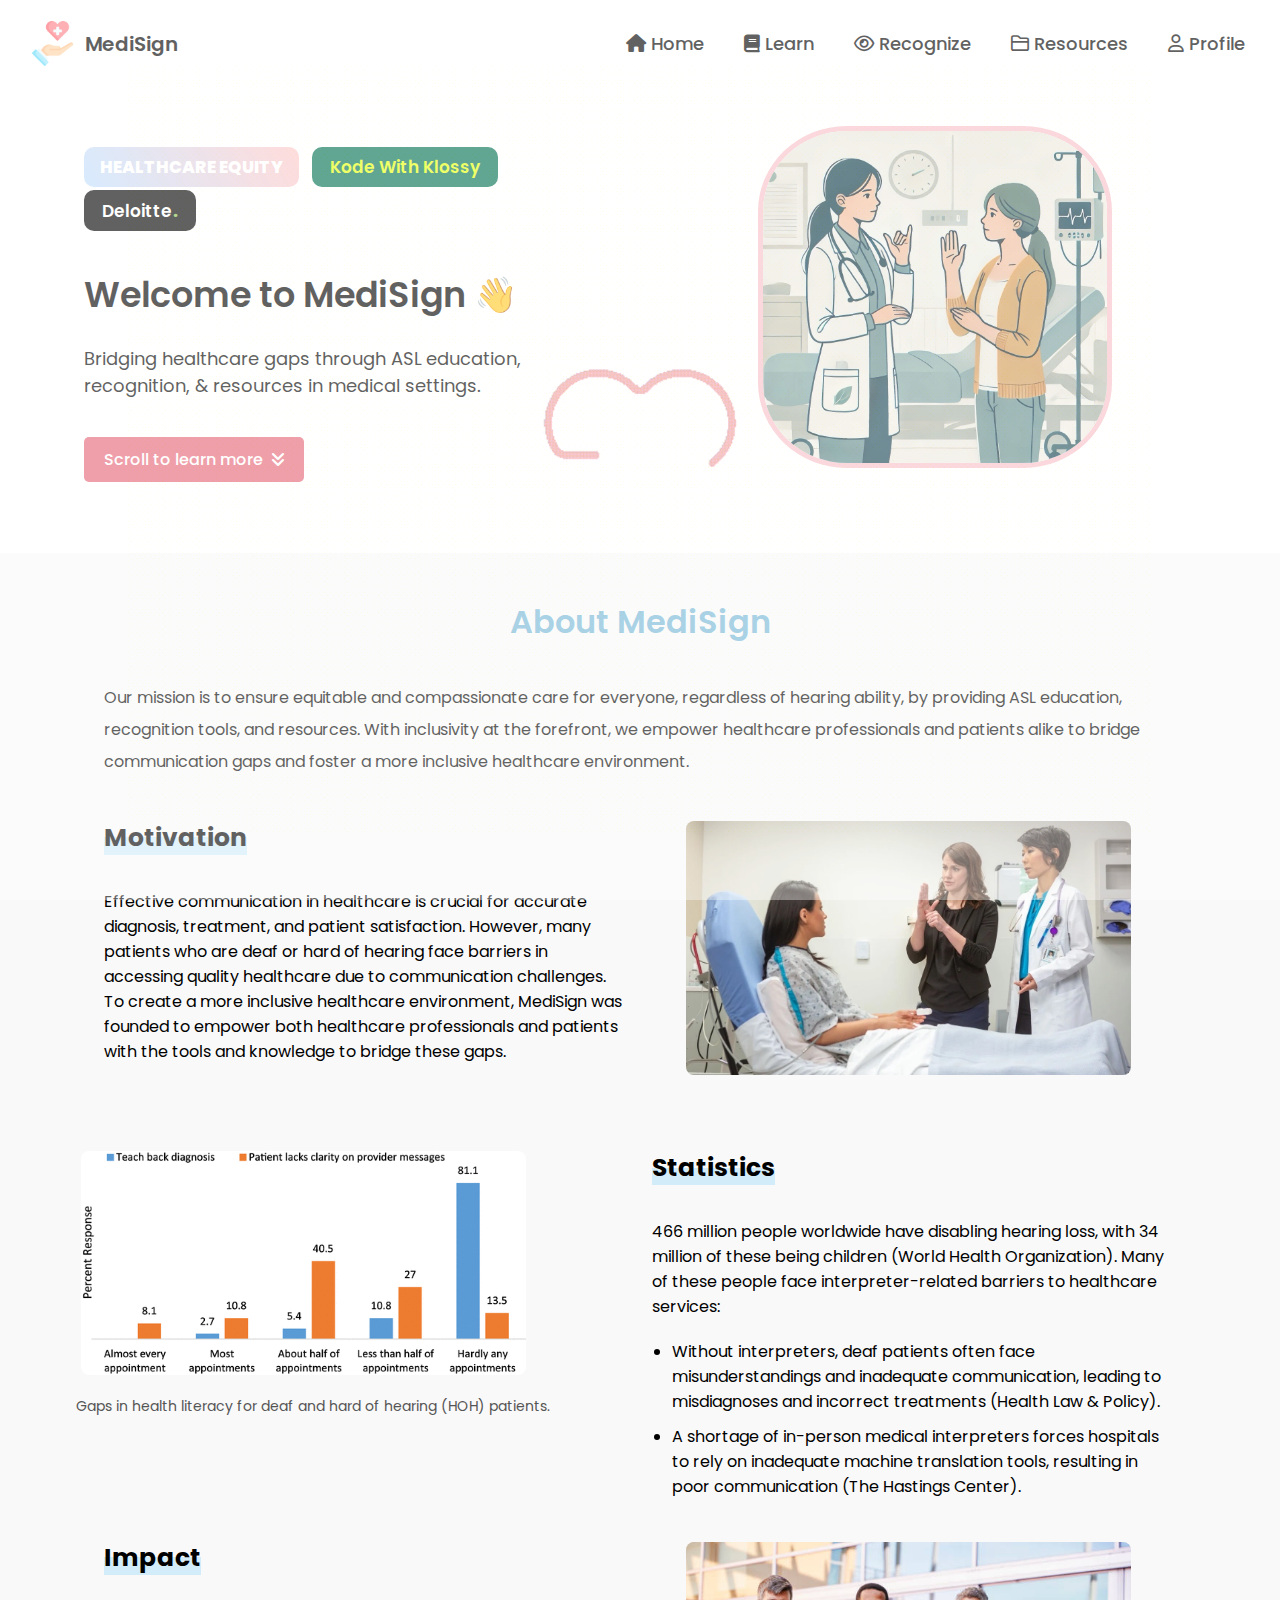
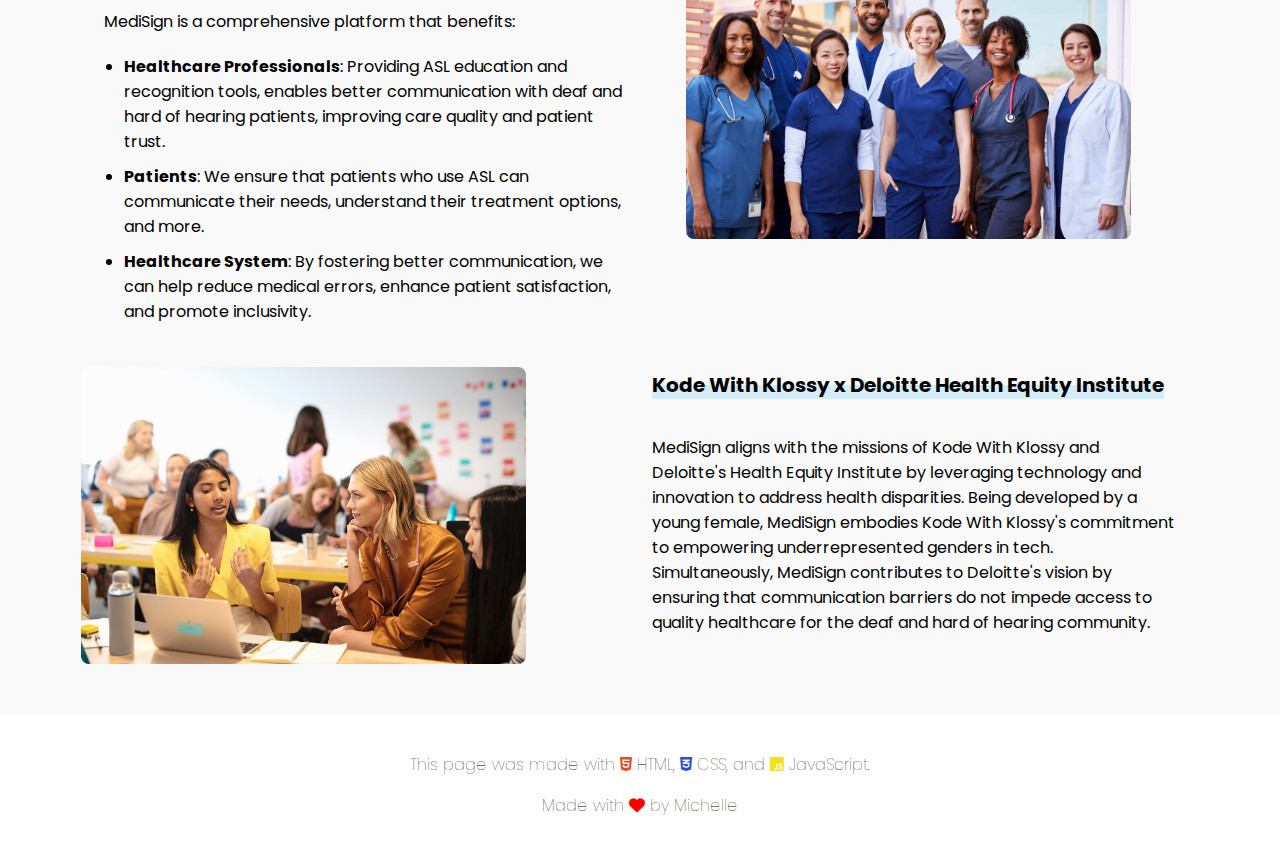
==== index.html @ 7eefc76a "Initial commit" ====
<!DOCTYPE html>
<html>

<head>

  <meta charset="utf-8">
  <meta name="viewport" content="width=device-width">
  <title>MediSign</title>
  <link href="style.css" rel="stylesheet" type="text/css" />
  <script src="https://ajax.googleapis.com/ajax/libs/jquery/3.6.0/jquery.min.js"></script>
  <link rel="icon" type="image/x-icon" href="https://cdn-icons-png.flaticon.com/512/4003/4003833.png">
  <link rel="stylesheet" href="https://cdnjs.cloudflare.com/ajax/libs/font-awesome/6.0.0-beta3/css/all.min.css">

</head>

<body>
  <div class="loader-wrapper">
    <img class="loader" src="loader1.gif">
  </div>

<nav id="menu">
  <div class="logo">
    <img class="avatar_me" src="logo.png">
    <a class="michelle" href="index.html">MediSign</a>
  </div>
  <div class="navbar-links" id="navigation">
    <a class="navbar-a current " href="index.html"><i class="fa-solid fa-house"></i> Home</a>
    <a class="navbar-a current" href="learn.html"><i class="fas fa-book"></i> Learn</a>
    <a class="navbar-a current" href="recognize.html"><i class="far fa-eye"></i> Recognize</a>
    <a class="navbar-a current" href="resources.html"><i class="far fa-folder"></i> Resources</a>
    <a class="navbar-a current" href="profile.html"><i class="far fa-user"></i> Profile</a>
  </div>
  <div class="menu-btn" id="menu-btn">
    <div class="menu-btn__burger"></div>
  </div>
</nav>

<div class="container">
  <div class="start">
    <h2> <span class="he">HEALTHCARE EQUITY </span> <span class="kwk"> Kode With Klossy</span> <span class="deloitte">Deloitte <span class="period">.</span> </span> </h2>
    <h1> Welcome to MediSign 👋 </h1>
    <h3>Bridging healthcare gaps through ASL education, recognition, & resources in medical settings.</h3>
    <button class="start-btn1" onclick="scrollToAbout()"><span style="text-decoration: none; color: white;">Scroll to learn more <i class="fa-solid fa-angles-down"></i></span></button>
   

  </div>
  <div class="profile-img">
    <img src="IMG_0303.PNG" style="width:53%;">
  </div>
</div>

  <!-- About Section -->
  <div id="about-section" class="about-section">
    <h2>About MediSign</h2>
    <div class="section">
      <div class="section-text">
        <p class="spec" data-short="Our mission is to ensure inclusive and equitable care for everyone by providing ASL education and resources.">Our mission is to ensure equitable and compassionate care for everyone, regardless of hearing ability, by providing ASL education, recognition tools, and resources. With inclusivity at the forefront, we empower healthcare professionals and patients alike to bridge communication gaps and foster a more inclusive healthcare environment.</p>
      </div>
    </div>

    <div class="section">
      <div class="section-text">
        <h1><span class="highlight">Motivation</span></h1>
        <p data-short="Effective communication in healthcare is crucial. MediSign empowers both healthcare professionals and patients.">Effective communication in healthcare is crucial for accurate diagnosis, treatment, and patient satisfaction. However, many patients who are deaf or hard of hearing face barriers in accessing quality healthcare due to communication challenges. To create a more inclusive healthcare environment, MediSign was founded to empower both healthcare professionals and patients with the tools and knowledge to bridge these gaps.</p>
      </div>
      <div class="section-image">
        <img src="interpreter.jpg" alt="Motivation">
      </div>
    </div>

    <div class="section">
      <div class="section-image">
        <img src="stat.png" alt="Gaps in Health Literacy for Deaf and HOH Patients">
        <p class="caption">Gaps in health literacy for deaf and hard of hearing (HOH) patients.</p>
      </div>
      <div class="section-text">
        <h1><span class="highlight">Statistics</span></h1>
        <p data-short="466 million people have disabling hearing loss, with 34 million of these being children. Many face interpreter-related barriers to healthcare.">466 million people worldwide have disabling hearing loss, with 34 million of these being children (World Health Organization). Many of these people face interpreter-related barriers to healthcare services:</p>
        <ul>
          <li data-short="Without interpreters, deaf patients often face misunderstandings and inadequate communication.">Without interpreters, deaf patients often face misunderstandings and inadequate communication, leading to misdiagnoses and incorrect treatments (Health Law & Policy).</li>
          <li data-short="A shortage of in-person medical interpreters forces hospitals to rely on inadequate machine translation tools.">A shortage of in-person medical interpreters forces hospitals to rely on inadequate machine translation tools, resulting in poor communication (The Hastings Center).</li>
        </ul>
      </div>
    </div>

    <div class="section">
      <div class="section-text">
        <h1><span class="highlight">Impact</span></h1>
        <p>MediSign is a comprehensive platform that benefits:</p>
        <ul>
          <li data-short="Health Professionals: better communication with deaf and hard of hearing patients."><strong>Healthcare Professionals</strong>: Providing ASL education and recognition tools, enables better communication with deaf and hard of hearing patients, improving care quality and patient trust.</li>
          <li data-short="Patients: can communicate their needs and understand treatment options."><strong>Patients</strong>: We ensure that patients who use ASL can communicate their needs, understand their treatment options, and more.</li>
          <li data-short="Healthcare System: reduced medical errors and enhanced patient satisfaction."><strong>Healthcare System</strong>: By fostering better communication, we can help reduce medical errors, enhance patient satisfaction, and promote inclusivity.</li>
        </ul>
      </div>
      <div class="section-image">
        <img src="diverse-staff.jpg" alt="Impact">
      </div>
    </div>

    <div class="section">
      <div class="section-image">
        <img src="coding.jpg" alt="Relevance with Kode With Klossy and Deloitte's Health Equity Institute">
      </div>
      <div class="section-text">
        <h1><span class="highlight1">Kode With Klossy x Deloitte Health Equity Institute</span></h1>
        <p data-short="MediSign aligns with the missions of KWK and DHEI by leveraging technology and innovation to address health disparities, while simultaneously breaking barriers in STEM by being a woman developed organization.">MediSign aligns with the missions of Kode With Klossy and Deloitte's Health Equity Institute by leveraging technology and innovation to address health disparities. Being developed by a young female, MediSign embodies Kode With Klossy's commitment to empowering underrepresented genders in tech. Simultaneously, MediSign contributes to Deloitte's vision by ensuring that communication barriers do not impede access to quality healthcare for the deaf and hard of hearing community.</p>
      </div>
    </div>
  </div>

  <div class="footer">
    <p>This page was made with
    <i class="fab fa-html5" style="color: #e34c26;"></i> HTML,
    <i class="fab fa-css3-alt" style="color: #264de4;"></i> CSS, and
    <i class="fab fa-js-square" style="color: #f7df1e;"></i> JavaScript.
    </p>
    <p>Made with <i class="fas fa-heart" style="color: red;"></i> by Michelle
      </p>
  </div>

<script src="script.js"></script>

</body>

</html>
---- style.css ----
@import url('https://fonts.googleapis.com/css?family=Poppins');

html, body {
  height: 100%;
  width: 100%;
  font-family: 'Poppins', sans-serif;
  margin: 0;
  padding: 0;
  background-color: white;
}

/* LOADER CSS */
/* LOADER */
.loader-wrapper{
  background-color: white;
  height: 100vh;
  width: 100%;
  position: fixed;
  z-index: 100;
  top: 0;
  left: 0;
  display: flex;
  align-items: center;
  justify-content: center;
}

.loader{
  width: 80%;
  display: inline-block;
  position: relative;
  animation: loader 4s infinite ease;
}

@media (max-width: 1000px){
  .loader{
    width: 95%;
  }
}

@media (max-width: 700px){
  .loader{
    width: 125%;
  }
}


/* 
@keyframes l3 {
  to {
    transform: scale(1.8);
    opacity: 0;
  }
} */

/* Navigation */
nav {
  width: calc(100% - 40px); 
  margin: 0 20px;
  position: fixed;
  background-color: white;
  z-index: 1;
  top: 0;
  display: flex;
  justify-content: space-between;
  align-items: center;
  padding: 10px;
  padding-top: 20px;
}

.navbar-links {
  display: flex;
  gap: 20px;
  padding-right: 15px;
}

.navbar-links a {
  text-decoration: none;
  color: black;
  padding: 10px;
  font-size: 18px;
  font-weight: 430;
}


.navbar-links a:hover {
  color: #E56477;
  transition: ease-in-out 0.3s;
}

.logo {
  display: flex;
  align-items: center;
  gap: 10px;
}

.logo img {
  width: 45px;
}

.michelle {
  font-weight: 600;
  font-size: 20px;
  text-decoration: none;
  color: black;
}

.menu-btn {
  display: none;
  flex-direction: column;
  justify-content: center;
  align-items: center;
  width: 30px;
  height: 30px;
  cursor: pointer;
  transition: all .5s ease-in-out;
  padding-right: 15px;
}

.menu-btn__burger {
  width: 25px;
  height: 3px;
  background: black;
  border-radius: 5px;
  transition: all .5s ease-in-out;
}

.menu-btn__burger::before,
.menu-btn__burger::after {
  content: '';
  position: absolute;
  width: 25px;
  height: 3px;
  background: black;
  border-radius: 5px;
  transition: all .5s ease-in-out;
}

.menu-btn__burger::before {
  transform: translateY(-8px);
}

.menu-btn__burger::after {
  transform: translateY(8px);
}

.menu-btn.open .menu-btn__burger {
  transform: translateX(-50px);
  background: transparent;
  box-shadow: none;
}

.menu-btn.open .menu-btn__burger::before {
  transform: rotate(45deg) translate(35px, -35px);
}

.menu-btn.open .menu-btn__burger::after {
  transform: rotate(-45deg) translate(35px, 35px);
}

/* Container */
.container {
  display: flex;
  justify-content: space-between;
  align-items: center;
  padding: 120px 20px 20px 20px;
  margin-left: 5%; 
}

.start {
  max-width: 600px;
}

.he{
  font-weight: 800;
  font-size: 17px;
  padding: 7px 16px 7px 16px;
  color: white; 
  display: inline-block;
  border-radius: 10px;
  background-image: linear-gradient(60deg, #bfdefd,  	#ffc7c7);
  margin-right: 6px;
}

.kwk{
  color: #E5FF0A;
  font-weight: 600;
  font-size: 17px;
  padding: 7px 18px 7px 18px;
  display: inline-block;
  border-radius: 10px;
  background: #007052;
  margin-right: 6px;
}

.deloitte{
  color: white;
  font-weight: 600;
  font-size: 17px;
  padding: 7px 18px 7px 18px;
  display: inline-block;
  border-radius: 10px;
  background: black;
  margin-right: 6px;
}

.period{
  color: #87C14E;
  font-weight: 700;
  font-size: 18px;
  background: black;
  margin-left: -3px;
}

.profile-img {
  text-align: center;
}

.profile-img img {
  width: 50%;
  border: 5px solid #f7c0c8;
  border-radius: 25%;
  transition: 0.3s;
}

.profile-img img:hover {
  transform: scale(1.05);
  box-shadow: 5px 5px 30px 5px #ffd4c2;
}

.start button {
  margin-top: 20px;
  padding: 10px 20px;
  border-radius: 5px;
  border: none;
  cursor: pointer;
  font-size: 16px;
  font-weight: 500;
}

.start i{
  margin-left: 5px;
}

.start-btn1 {
  background-color: #E56477;
  font-family: Poppins;
  color: white;
  
}

.start-btn1:hover {
  background-color: #C6596A;
  transition: ease 0.3s;
}

.start-btn2 {
  background-color: white;
  border: 2.5px solid #E56477;
  color: black;
}

.start-btn2:hover {
  color: #C6596A;
  border-color: #C6596A;
  transition: 0.3s;
}

.start h1{
  font-size: 35px;
  font-weight: 600;
  margin-top: 7%;
}
.start h3{
  font-weight: 400;
  font-size: 18px;
}

h1 {
  font-size: 40px;
  font-weight: 500;
}

h2 {
  font-size: 28px;
  font-weight: 500;
}

h3 {
  font-size: 18px;
  font-weight: 500;
}

.footnote {
  margin-top: 20px;
}

.social-icon {
  width: 30px;
  margin: 0 10px;
}


/* Mobile Responsive */
@media (max-width: 900px) {
  .navbar-links {
    display: none;
  }

  .menu-btn {
    display: flex;
  }

  .navbar-links.open {
    display: flex;
    flex-direction: column;
    gap: 10px;
    position: absolute;
    top: 50px;
    right: 10px;
    background: white;
    padding: 20px;
    z-index: 1;
  }

  .container {
    flex-direction: column;
    align-items: center;
    padding: 80px 20px 20px 20px;
  }

  .start {
    margin-bottom: 20px;
  }

  .profile-img {
    width: 100%;
  }

  .profile-img img {
    width: 50%;
  }
}

/* PROFILE PAGE */


.profile-container {
  width: 80%;
  max-width: 900px;
  margin: 150px auto 60px auto; 
  background-color: #fff;
  padding: 25px;
  border-radius: 8px;
  box-shadow: 0 0 10px rgba(0, 0, 0, 0.1);
}

.profile-header {
  display: flex;
  justify-content: center;
  margin-bottom: 20px;
}

.profile-pic {
  position: relative;
  text-align: center;
}

.profile-pic img {
  width: 100px;
  height: 100px;
  border-radius: 50%;
}

.upload-btn,
.remove-btn {
  display: inline-block;
  margin-top: 10px;
  padding: 8px 16px;
  border: none;
  border-radius: 4px;
  cursor: pointer;
}

.upload-btn {
  background-color: #4fb5e8;
  color: #fff;
}

.remove-btn {
  background-color: #E56477;
  color: #fff;
}

.profile-details {
  margin-top: 20px;
}

.profile-row {
  display: flex;
  justify-content: space-between;
  margin-bottom: 20px;
  padding: 10px 0; /* Add padding between fields */
}

.profile-column {
  flex: 1;
  margin-right: 10px;
}

.profile-column:last-child {
  margin-right: 0;
}

.profile-column label {
  display: block;
  margin-bottom: 5px;
  font-weight: bold;
}

.profile-column input,
.profile-column select,
.profile-column textarea {
  width: 100%;
  padding: 8px 12px; 
  border: 1px solid #ccc;
  border-radius: 4px;
  font-family: 'Poppins', sans-serif;
  font-size: 14px;
}

.profile-column select {
  -webkit-appearance: none;
  -moz-appearance: none;
  appearance: none;
  background-image: url('data:image/svg+xml;utf8,<svg fill="%23999" height="24" viewBox="0 0 24 24" width="24" xmlns="http://www.w3.org/2000/svg"><path d="M7 10l5 5 5-5z"/></svg>');
  background-repeat: no-repeat;
  background-position-x: 100%;
  background-position-y: 50%;
  padding-right: 30px; /* Adjust padding for larger arrow */
}

.profile-column textarea {
  resize: vertical;
}

.profile-actions {
  display: flex;
  justify-content: space-between;
  margin-top: 20px;
}

.save-btn,
.cancel-btn,
.delete-btn {
  padding: 10px 20px;
  border: none;
  border-radius: 4px;
  cursor: pointer;
  font-family: 'Poppins', sans-serif;
  font-size: 14px;
}

.save-btn {
  background-color: #4fb5e8;
  color: #fff;
}

.cancel-btn {
  background-color: #6c757d;
  color: #fff;
  margin-left: 10px; /* Ensure there's space between save and cancel buttons */
}

.delete-btn {
  background-color: #E56477;
  color: #fff;
  margin-left: auto; 
}

/* RECOGNIZE */

.category-box {
  border: 1px solid #ccc;
  border-radius: 8px;
  padding: 20px;
  margin: 20px;
  max-width: 600px;
  margin-left: auto;
  margin-right: auto;
}

@media (max-width: 650px){
  .category-box{
    margin-left: 7%;
    margin-right: 7%;
  }
}

.start-button,
.collapse-button {
  padding: 10px 20px;
  font-size: 16px;
  color: #fff;
  background-color: #4caf50;
  border: none;
  border-radius: 5px;
  cursor: pointer;
  margin: 20px 0;
  display: inline-block; /* Ensure buttons are inline */
  font-family: Poppins;
}

.start-button:hover,
.collapse-button:hover {
  background-color: #45a049;
}

.collapse-button {
  display: none; /* Hide collapse button by default */
}

.webcam-container {
  display: flex;
  justify-content: center;
  padding: 20px;
  border: 1px solid #ccc;
  border-radius: 8px;
  margin-top: 20px;
  max-width: 600px;
  margin-left: auto;
  margin-right: auto;
}

.label-container {
  margin-top: 20px;
  text-align: left;
  max-width: 600px;
  margin-left: auto;
  margin-right: auto;
}

.label-container div {
  margin-bottom: 10px;
}

.label-container .label-name {
  font-weight: bold;
  margin-bottom: 5px;
}

.label-container .label-bar {
  display: flex;
  align-items: center;
  height: 40px;
  background: #e0e0e0;
  border-radius: 5px;
  overflow: hidden;
  position: relative;
}

.label-container .label-bar .bar {
  height: 100%;
  background: #4caf50;
  text-align: center;
  color: white;
  line-height: 40px; 
  transition: width 0.3s ease;
}

.label-container .label-bar .percentage {
  position: absolute;
  width: 100%;
  text-align: center;
  font-weight: bold;
  color: black; 
  z-index: 1;
  line-height: 40px;
}

.most-likely {
  margin-top: 20px;
  font-size: 18px;
  font-weight: bold;
  text-align: center;
}

.start-button i,
.collapse-button i {
  margin-right: 6px;
}

/* INDEX PAGE FEATURES */
.features-section, .about-section {
  padding: 40px 20px;
  background-color: #f9f9f9;
  text-align: center;
}

.features-section h2, .about-section h2 {
  font-size: 32px;
}

.features-grid {
  display: flex;
  justify-content: center;
  align-items: stretch;
}

.feature-item {
  background-color: #fff;
  border: 1px solid #ddd;
  margin-left: 3.5%;
  margin-right: 3.5%;
  border-radius: 8px;
  padding: 20px;
  width: 30%;
  box-shadow: 0 2px 4px rgba(0, 0, 0, 0.1);
  text-align: center;
}

.feature-item h3 {
  font-size: 24px;
  margin-bottom: 10px;
}

.feature-item p {
  font-size: 18px;
  margin-bottom: 10px;
}

.feature-item i {
  margin-bottom: 10px;
}

/* REACT LEARNING MODULES */
.learning-module {
    background: #f7c0c8;
    color: #fff;
    padding: 20px;
    border-radius: 8px;
    width: 90%;
    margin: 0 auto;
    text-align: center;
  }

  .learning-module h2, .learning-module h3 {
    margin-bottom: 20px;
  }

  .learning-module p {
    margin-bottom: 20px;
  }

  .learning-module button {
    padding: 10px 20px;
    border-radius: 5px;
    background: white;
    color: black;
    border: none;
    cursor: pointer;
    margin: 10px auto;
    display: block;
    width: fit-content; /* Ensures the button width adjusts to the content */
  }

  .learning-module .button-container {
    display: flex;
    justify-content: center;
    flex-wrap: wrap;
  }

  .nav-button:hover, .quiz-button:hover, .review-button:hover, .option-button:hover, .restart-button:hover {
    background: #7ec1e2;
    color: white;
  }

  .option-button.selected {
    background: #7ec1e2;
    color: white;
  }

/* ABOUT SECTION */
.about-section {
  padding: 1.5% 5%;
  max-width: 100%;
  margin: 4% auto;
  text-align: left;
}

.about-section h2,
.about-section h3 {
  font-weight: 600;
  margin-bottom: 20px;
  color: #75b6d7;
  text-align: center;
}

.about-section p,
.about-section ul {
  margin-bottom: 20px;
}

.about-section ul {
  padding-left: 20px;
  list-style-type: disc;
}

.about-section li {
  margin-bottom: 10px;
}

.about-section img {
  width: 85%;
  height: auto;
  margin: 0% 1%;
  border-radius: 8px;
}

.caption {
  text-align: left;
  font-size: 14px;
  color: #555;
}

.spec{
  line-height: 2;
  margin-right: 3%;
}

.center-image {
  text-align: center;
}

.section {
  display: flex;
  align-items: flex-start;
  margin-bottom: -2%;
}

.section:nth-child(odd) .section-text {
  order: 1;
}

.section:nth-child(odd) .section-image {
  order: 2;
}

.section:nth-child(even) .section-text {
  order: 2;
}

.section:nth-child(even) .section-image {
  order: 1;
}

.section-image {
  flex: 1;
  padding: 4% 1% 4% 1%;
}

.section-text {
  flex: 1;
  padding: 0 3.5%;
}

.highlight {
  background: linear-gradient(180deg, rgba(255,255,255,0) 50%, #d2ecf9 50%);
  font-size: 25px;
  font-weight: 700;
}

.highlight1 {
  background: linear-gradient(180deg, rgba(255,255,255,0) 50%, #d2ecf9 50%);
  font-size: 20px;
  font-weight: 700;
}

.center-image {
  text-align: center;
}

.about-section h2{
  text-align: center;
}

@media (max-width: 1000px) {
  .section {
    flex-direction: column;
  }

  .section:nth-child(odd) .section-text{
    order: 1;
  }
  .section:nth-child(odd) .section-image{
    order: 2;
  }
  .section:nth-child(even) .section-text{
    order: 1;
  }
  .section:nth-child(even) .section-image{
    order: 2;
  }

  .section-text{
    text-align: left;
  }

  .section-image, .caption {
    text-align: center;
  }

  .section-image,
  .section-text {
    flex: none;
    width: 100%;
  }

  .about-section p,
  .about-section ul {
    padding: 0 10px;
  }

  .deloitte{
    margin-top: 3%;
    margin-bottom: 3%;
  }
  .period{
    font-size: 18px;
    font-weight: 1000;
  }
  .start-btn1 {
    margin-top: 3%;
    margin-bottom: 7%;
  }
  .start h1{
    font-size: 33px;
    font-weight: 700;
  }
  .start h3{
    font-weight: 400;
    font-size: 17px;
  }
  .footer {
    margin-top: 6%;
    margin-right: 5%;
    margin-left: 5%;
  }
  .footer p{
    font-weight: 50;
  }
}

/* RESOURCES SECTION */

.resources-list {
  list-style-type: none; 
  padding: 0;
}

.resources-list li {
  margin: 10px 0;
}

.resource-link {
  display: flex;
  align-items: center;
  font-size: 18px;
  color: #5c5c5c;
  text-decoration: none;
  transition: color 0.3s ease, text-decoration 0.6s ease;
}

.resource-link i {
  margin-right: 10px;
}

.resource-link:hover {
  color: #d25668;
}

.resource-link:hover span {
  text-decoration: underline;
}

.footer {
  margin-top: -1%;
  padding-bottom: 1%;
  text-align: center;
}

.footer p{
  font-weight: 100;
}


.container2{
  display: flex;
  justify-content: space-between;
  align-items: center;
  padding: 0px 20px 20px 20px;
  margin-top: -3%;
  margin-left: 5%; 
}

.container2 p{
  margin-right: 6%;
  line-height: 2;
}

.container3{
  width: 85%;
  text-align: center;
  padding: 0px 20px 20px 20px;
  margin-top: -3%;
  margin-left: 5%; 
}

.container4 h2{
  padding-top: 3%; 
  font-size: 40px;
}

.container4{
  width: 85%;
  text-align: center;
  padding: 0px 20px 20px 20px;
  margin-top: -2%;
  margin-left: 5%; 
}

.container4 p{
  font-size: 17px;
}
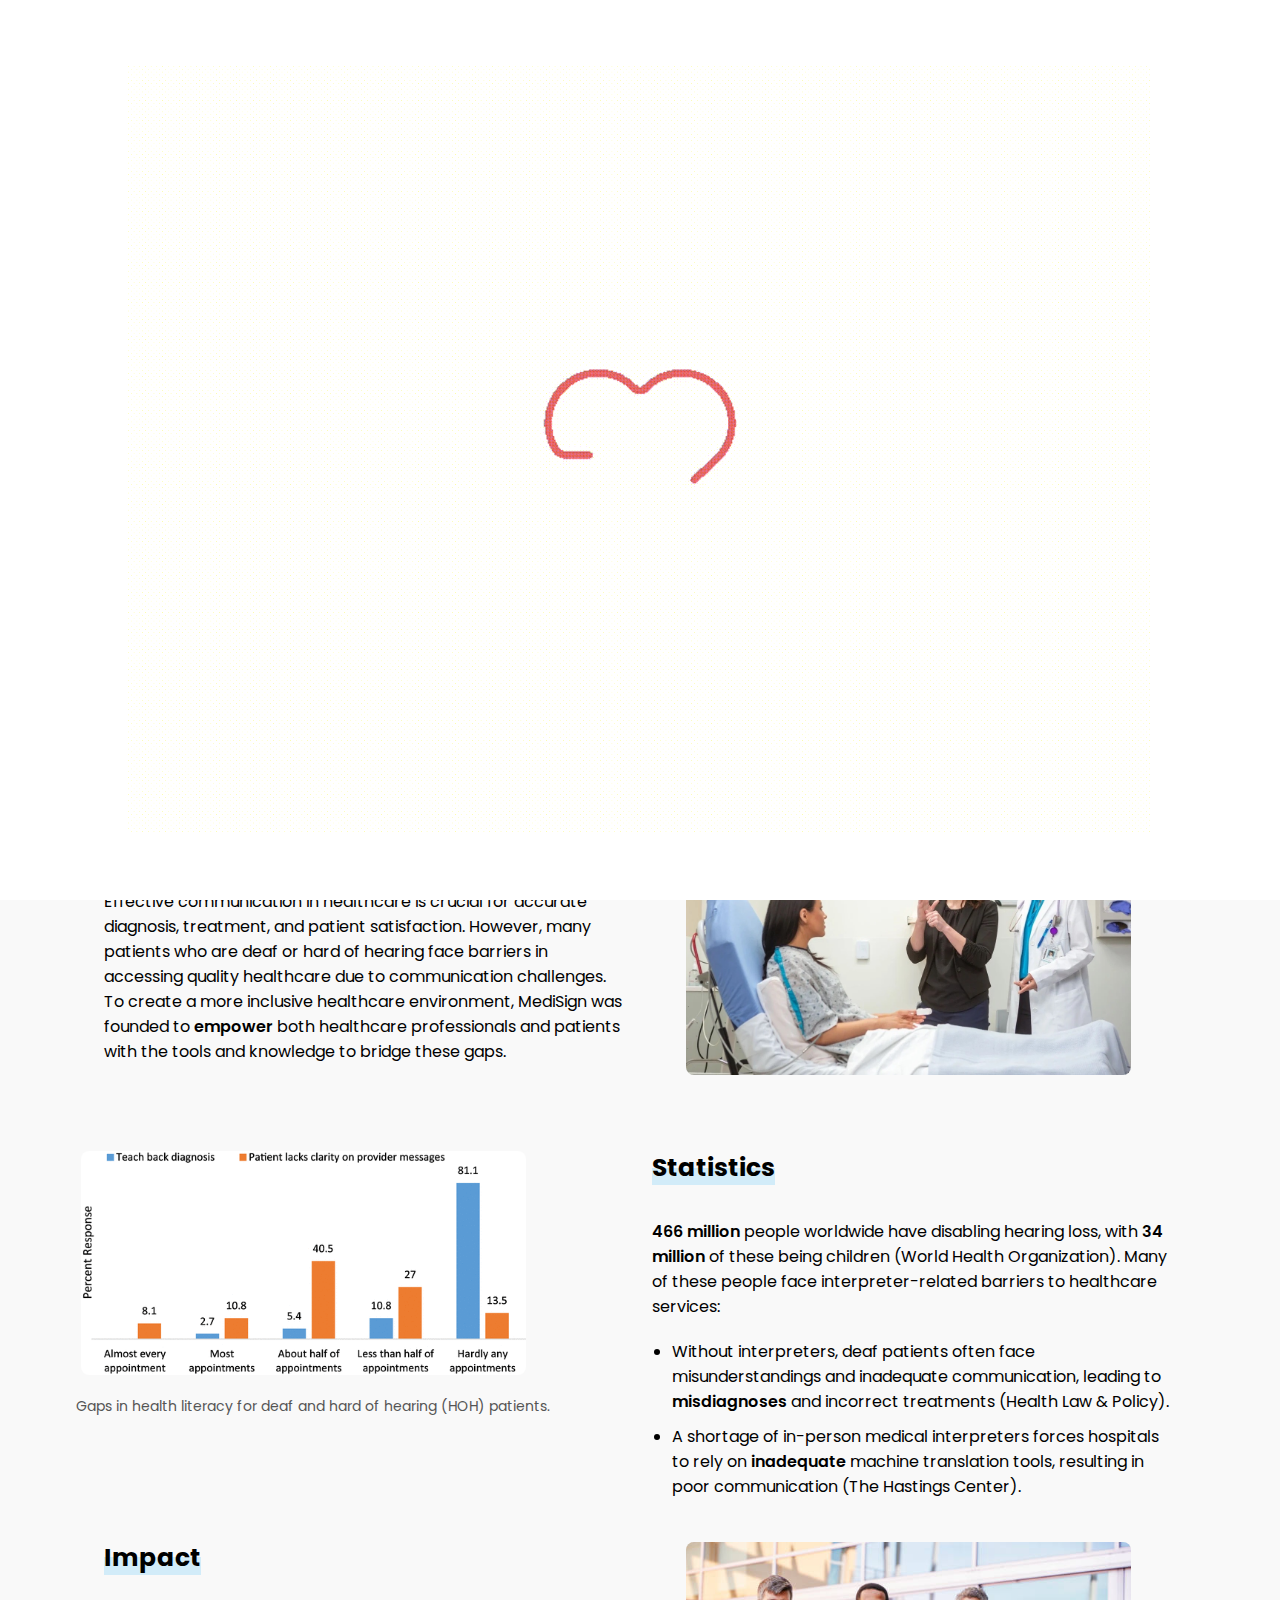
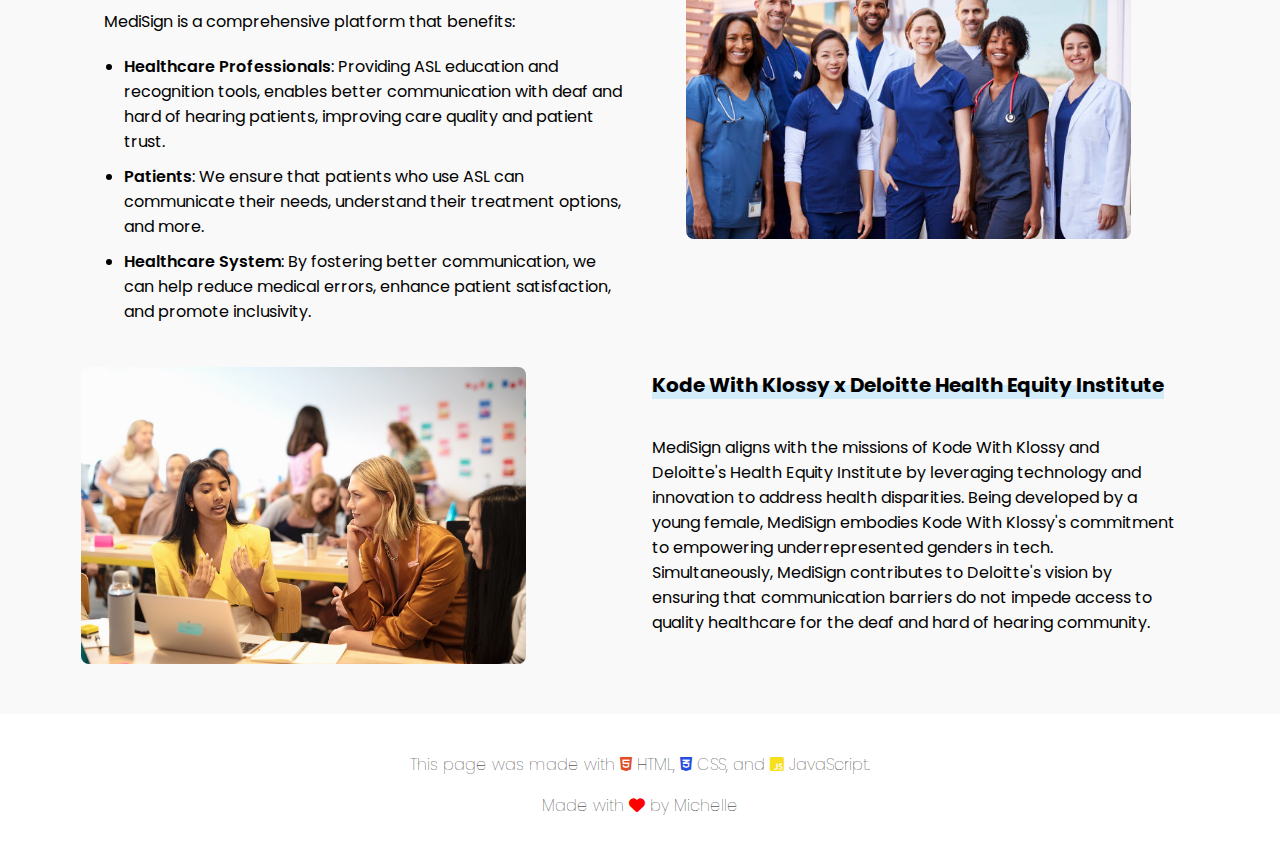
==== commit 2a87cf55: "typos + comments" ====
--- a/index.html
+++ b/index.html
@@ -3,21 +3,30 @@
 
 <head>
 
+  <!-- MEDATADA AND EXTERNAL LIBRARIES -->
   <meta charset="utf-8">
   <meta name="viewport" content="width=device-width">
   <title>MediSign</title>
+  
+  <!-- STYLESHEETS -->
   <link href="style.css" rel="stylesheet" type="text/css" />
+  <link rel="stylesheet" href="https://cdnjs.cloudflare.com/ajax/libs/font-awesome/6.0.0-beta3/css/all.min.css">
+
+  <!-- JQUERY LIBRARY -->
   <script src="https://ajax.googleapis.com/ajax/libs/jquery/3.6.0/jquery.min.js"></script>
+
+  <!-- FAVICON -->
   <link rel="icon" type="image/x-icon" href="https://cdn-icons-png.flaticon.com/512/4003/4003833.png">
-  <link rel="stylesheet" href="https://cdnjs.cloudflare.com/ajax/libs/font-awesome/6.0.0-beta3/css/all.min.css">
 
 </head>
 
 <body>
+  <!-- LOADER -->
   <div class="loader-wrapper">
     <img class="loader" src="loader1.gif">
   </div>
 
+<!-- NAVBAR -->
 <nav id="menu">
   <div class="logo">
     <img class="avatar_me" src="logo.png">
@@ -35,6 +44,7 @@
   </div>
 </nav>
 
+<!-- MAIN CONTENT CONTAINER -->
 <div class="container">
   <div class="start">
     <h2> <span class="he">HEALTHCARE EQUITY </span> <span class="kwk"> Kode With Klossy</span> <span class="deloitte">Deloitte <span class="period">.</span> </span> </h2>
@@ -58,16 +68,18 @@
       </div>
     </div>
 
+    <!-- Motivation Section -->
     <div class="section">
       <div class="section-text">
         <h1><span class="highlight">Motivation</span></h1>
-        <p data-short="Effective communication in healthcare is crucial. MediSign empowers both healthcare professionals and patients.">Effective communication in healthcare is crucial for accurate diagnosis, treatment, and patient satisfaction. However, many patients who are deaf or hard of hearing face barriers in accessing quality healthcare due to communication challenges. To create a more inclusive healthcare environment, MediSign was founded to empower both healthcare professionals and patients with the tools and knowledge to bridge these gaps.</p>
+        <p data-short="Effective communication in healthcare is crucial. MediSign empowers both healthcare professionals and patients.">Effective communication in healthcare is crucial for accurate diagnosis, treatment, and patient satisfaction. However, many patients who are deaf or hard of hearing face barriers in accessing quality healthcare due to communication challenges. To create a more inclusive healthcare environment, <span class="medisign">MediSign</span> was founded to <strong>empower</strong> both healthcare professionals and patients with the tools and knowledge to bridge these gaps.</p>
       </div>
       <div class="section-image">
         <img src="interpreter.jpg" alt="Motivation">
       </div>
     </div>
 
+    <!-- Statistics Section -->
     <div class="section">
       <div class="section-image">
         <img src="stat.png" alt="Gaps in Health Literacy for Deaf and HOH Patients">
@@ -75,14 +87,15 @@
       </div>
       <div class="section-text">
         <h1><span class="highlight">Statistics</span></h1>
-        <p data-short="466 million people have disabling hearing loss, with 34 million of these being children. Many face interpreter-related barriers to healthcare.">466 million people worldwide have disabling hearing loss, with 34 million of these being children (World Health Organization). Many of these people face interpreter-related barriers to healthcare services:</p>
+        <p data-short="466 million people have disabling hearing loss, with 34 million of these being children. Many face interpreter-related barriers to healthcare."><strong>466 million </strong> people worldwide have disabling hearing loss, with <strong> 34 million </strong>of these being children (World Health Organization). Many of these people face interpreter-related barriers to healthcare services:</p>
         <ul>
-          <li data-short="Without interpreters, deaf patients often face misunderstandings and inadequate communication.">Without interpreters, deaf patients often face misunderstandings and inadequate communication, leading to misdiagnoses and incorrect treatments (Health Law & Policy).</li>
-          <li data-short="A shortage of in-person medical interpreters forces hospitals to rely on inadequate machine translation tools.">A shortage of in-person medical interpreters forces hospitals to rely on inadequate machine translation tools, resulting in poor communication (The Hastings Center).</li>
+          <li data-short="Without interpreters, deaf patients often face misunderstandings and inadequate communication.">Without interpreters, deaf patients often face misunderstandings and inadequate communication, leading to <strong> misdiagnoses </strong> and incorrect treatments (Health Law & Policy).</li>
+          <li data-short="A shortage of in-person medical interpreters forces hospitals to rely on inadequate machine translation tools.">A shortage of in-person medical interpreters forces hospitals to rely on <strong>inadequate </strong> machine translation tools, resulting in poor communication (The Hastings Center).</li>
         </ul>
       </div>
     </div>
 
+    <!-- Impact Section -->
     <div class="section">
       <div class="section-text">
         <h1><span class="highlight">Impact</span></h1>
@@ -98,6 +111,7 @@
       </div>
     </div>
 
+    <!-- Relevance Section -->
     <div class="section">
       <div class="section-image">
         <img src="coding.jpg" alt="Relevance with Kode With Klossy and Deloitte's Health Equity Institute">
@@ -109,6 +123,7 @@
     </div>
   </div>
 
+  <!-- FOOTER -->
   <div class="footer">
     <p>This page was made with
     <i class="fab fa-html5" style="color: #e34c26;"></i> HTML,
@@ -119,6 +134,7 @@
       </p>
   </div>
 
+  <!-- JAVASCRIPT FILE -->
 <script src="script.js"></script>
 
 </body>
--- a/style.css
+++ b/style.css
@@ -930,4 +930,9 @@
 
 .container4 p{
   font-size: 17px;
-}+}
+
+strong{
+  font-weight: 600;
+}
+
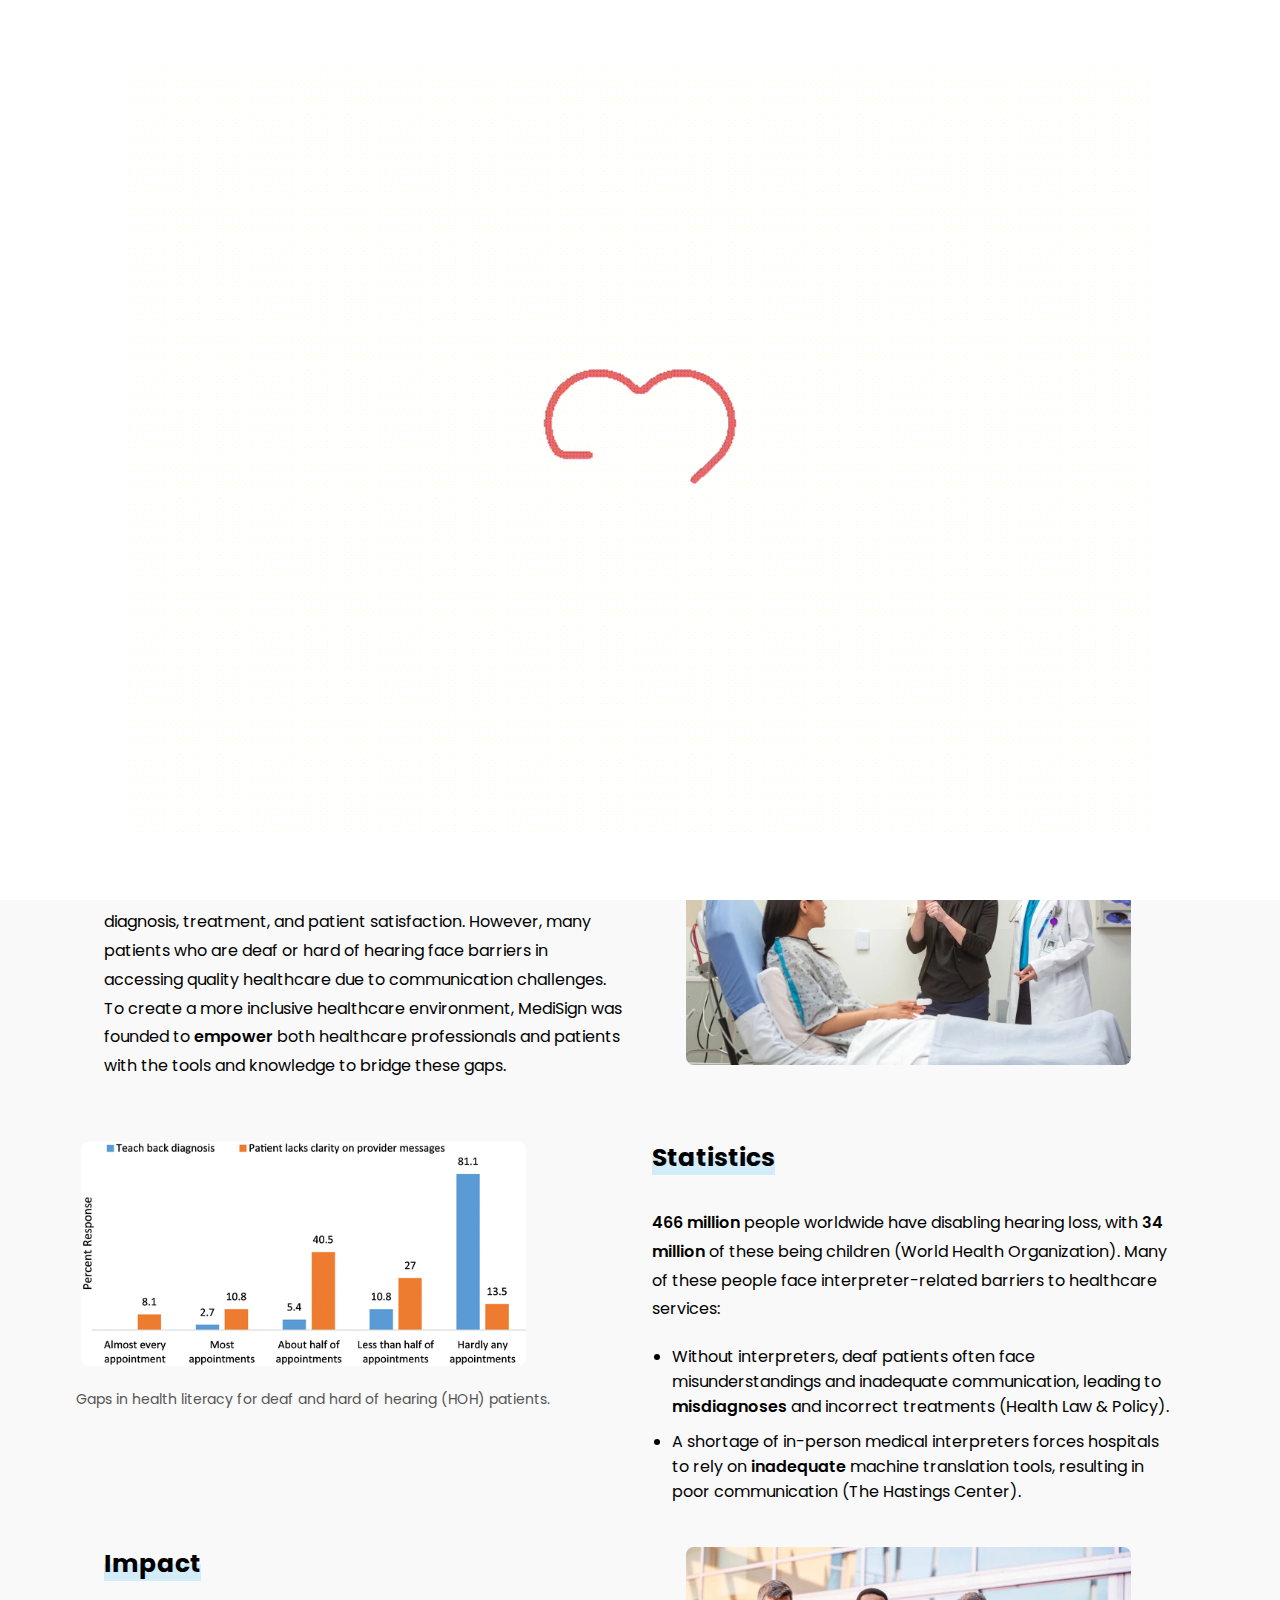
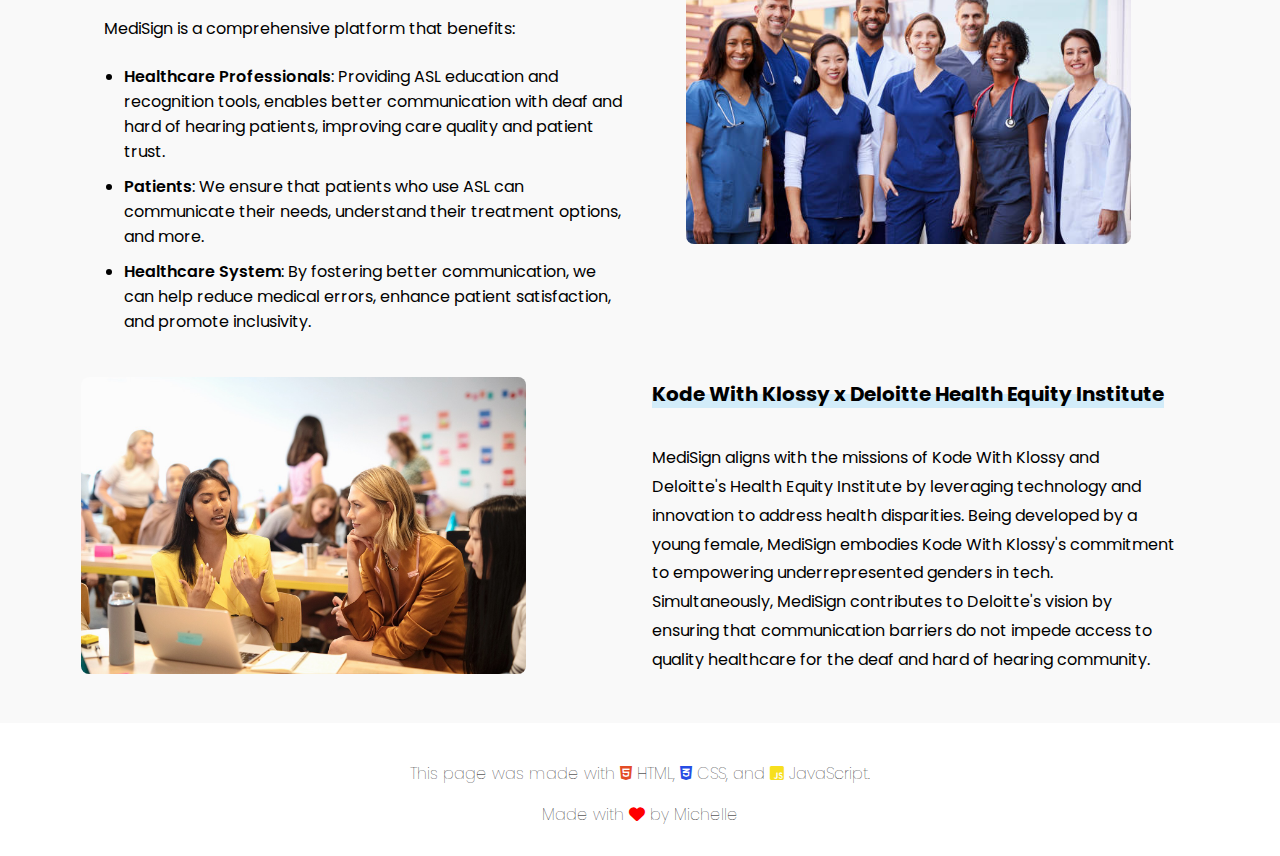
==== commit 833c64a6: "mobile fix + comments" ====
--- a/index.html
+++ b/index.html
@@ -72,7 +72,7 @@
     <div class="section">
       <div class="section-text">
         <h1><span class="highlight">Motivation</span></h1>
-        <p data-short="Effective communication in healthcare is crucial. MediSign empowers both healthcare professionals and patients.">Effective communication in healthcare is crucial for accurate diagnosis, treatment, and patient satisfaction. However, many patients who are deaf or hard of hearing face barriers in accessing quality healthcare due to communication challenges. To create a more inclusive healthcare environment, <span class="medisign">MediSign</span> was founded to <strong>empower</strong> both healthcare professionals and patients with the tools and knowledge to bridge these gaps.</p>
+        <p data-short="Effective communication in healthcare is crucial, especially as many face barriers due to being deaf or hard of hearing. MediSign empowers both healthcare professionals and patients.">Effective communication in healthcare is crucial for accurate diagnosis, treatment, and patient satisfaction. However, many patients who are deaf or hard of hearing face barriers in accessing quality healthcare due to communication challenges. To create a more inclusive healthcare environment, <span class="medisign">MediSign</span> was founded to <strong>empower</strong> both healthcare professionals and patients with the tools and knowledge to bridge these gaps.</p>
       </div>
       <div class="section-image">
         <img src="interpreter.jpg" alt="Motivation">
--- a/style.css
+++ b/style.css
@@ -9,7 +9,7 @@
   background-color: white;
 }
 
-/* LOADER CSS */
+
 /* LOADER */
 .loader-wrapper{
   background-color: white;
@@ -31,6 +31,8 @@
   animation: loader 4s infinite ease;
 }
 
+/* MOBILE RESPONSIVE */
+
 @media (max-width: 1000px){
   .loader{
     width: 95%;
@@ -52,7 +54,7 @@
   }
 } */
 
-/* Navigation */
+/* NAVIGATION */
 nav {
   width: calc(100% - 40px); 
   margin: 0 20px;
@@ -104,6 +106,7 @@
   color: black;
 }
 
+/* BURGER MENU */
 .menu-btn {
   display: none;
   flex-direction: column;
@@ -157,7 +160,7 @@
   transform: rotate(-45deg) translate(35px, 35px);
 }
 
-/* Container */
+/* CONTAINER */
 .container {
   display: flex;
   justify-content: space-between;
@@ -170,6 +173,7 @@
   max-width: 600px;
 }
 
+/* SPECIAL FONT STYLES */
 .he{
   font-weight: 800;
   font-size: 17px;
@@ -211,6 +215,7 @@
   margin-left: -3px;
 }
 
+/* HERO START IMAGE */
 .profile-img {
   text-align: center;
 }
@@ -227,6 +232,7 @@
   box-shadow: 5px 5px 30px 5px #ffd4c2;
 }
 
+/* START BUTTON */
 .start button {
   margin-top: 20px;
   padding: 10px 20px;
@@ -265,6 +271,7 @@
   transition: 0.3s;
 }
 
+/* START FONT STYLING */
 .start h1{
   font-size: 35px;
   font-weight: 600;
@@ -290,17 +297,8 @@
   font-weight: 500;
 }
 
-.footnote {
-  margin-top: 20px;
-}
-
-.social-icon {
-  width: 30px;
-  margin: 0 10px;
-}
-
-
-/* Mobile Responsive */
+
+/* MOBILE RESPONSIVE (CONTD) */
 @media (max-width: 900px) {
   .navbar-links {
     display: none;
@@ -342,8 +340,6 @@
 }
 
 /* PROFILE PAGE */
-
-
 .profile-container {
   width: 80%;
   max-width: 900px;
@@ -399,7 +395,7 @@
   display: flex;
   justify-content: space-between;
   margin-bottom: 20px;
-  padding: 10px 0; /* Add padding between fields */
+  padding: 10px 0; 
 }
 
 .profile-column {
@@ -409,6 +405,22 @@
 
 .profile-column:last-child {
   margin-right: 0;
+}
+
+#name {
+  width: 93.5%;
+}
+
+@media (max-width: 800px){
+  #name{
+    width: 91%;
+  }
+}
+
+@media (max-width: 600px){
+  #name{
+    width: 85%;
+  }
 }
 
 .profile-column label {
@@ -436,11 +448,7 @@
   background-repeat: no-repeat;
   background-position-x: 100%;
   background-position-y: 50%;
-  padding-right: 30px; /* Adjust padding for larger arrow */
-}
-
-.profile-column textarea {
-  resize: vertical;
+  padding-right: 30px; 
 }
 
 .profile-actions {
@@ -468,7 +476,8 @@
 .cancel-btn {
   background-color: #6c757d;
   color: #fff;
-  margin-left: 10px; /* Ensure there's space between save and cancel buttons */
+  margin-left: 10px; 
+  margin-right: 10px;
 }
 
 .delete-btn {
@@ -478,7 +487,6 @@
 }
 
 /* RECOGNIZE */
-
 .category-box {
   border: 1px solid #ccc;
   border-radius: 8px;
@@ -506,7 +514,7 @@
   border-radius: 5px;
   cursor: pointer;
   margin: 20px 0;
-  display: inline-block; /* Ensure buttons are inline */
+  display: inline-block; 
   font-family: Poppins;
 }
 
@@ -516,7 +524,7 @@
 }
 
 .collapse-button {
-  display: none; /* Hide collapse button by default */
+  display: none; 
 }
 
 .webcam-container {
@@ -660,7 +668,7 @@
     cursor: pointer;
     margin: 10px auto;
     display: block;
-    width: fit-content; /* Ensures the button width adjusts to the content */
+    width: fit-content;
   }
 
   .learning-module .button-container {
@@ -679,7 +687,7 @@
     color: white;
   }
 
-/* ABOUT SECTION */
+/* ABOUT SECTION (INDEX) */
 .about-section {
   padding: 1.5% 5%;
   max-width: 100%;
@@ -700,6 +708,10 @@
   margin-bottom: 20px;
 }
 
+.about-section p{
+  line-height: 1.8;
+}
+
 .about-section ul {
   padding-left: 20px;
   list-style-type: disc;
@@ -851,7 +863,6 @@
 }
 
 /* RESOURCES SECTION */
-
 .resources-list {
   list-style-type: none; 
   padding: 0;
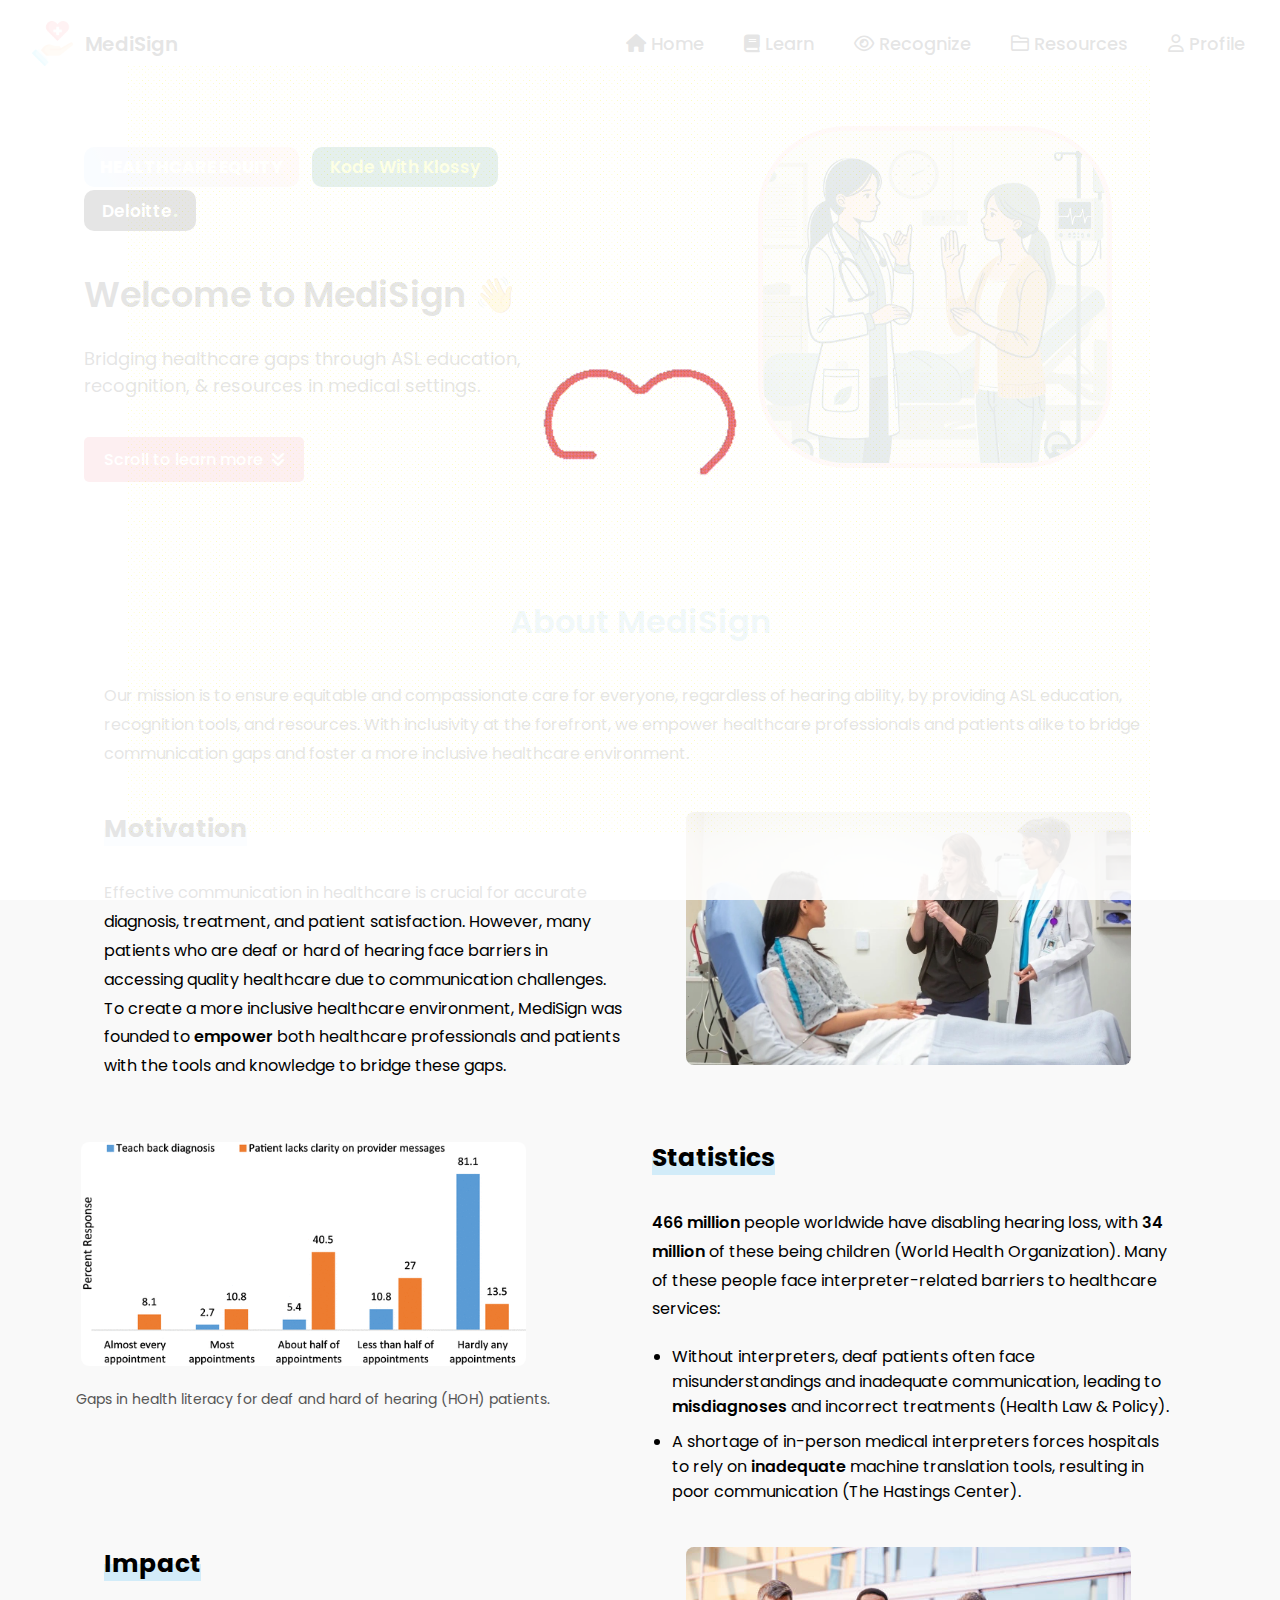
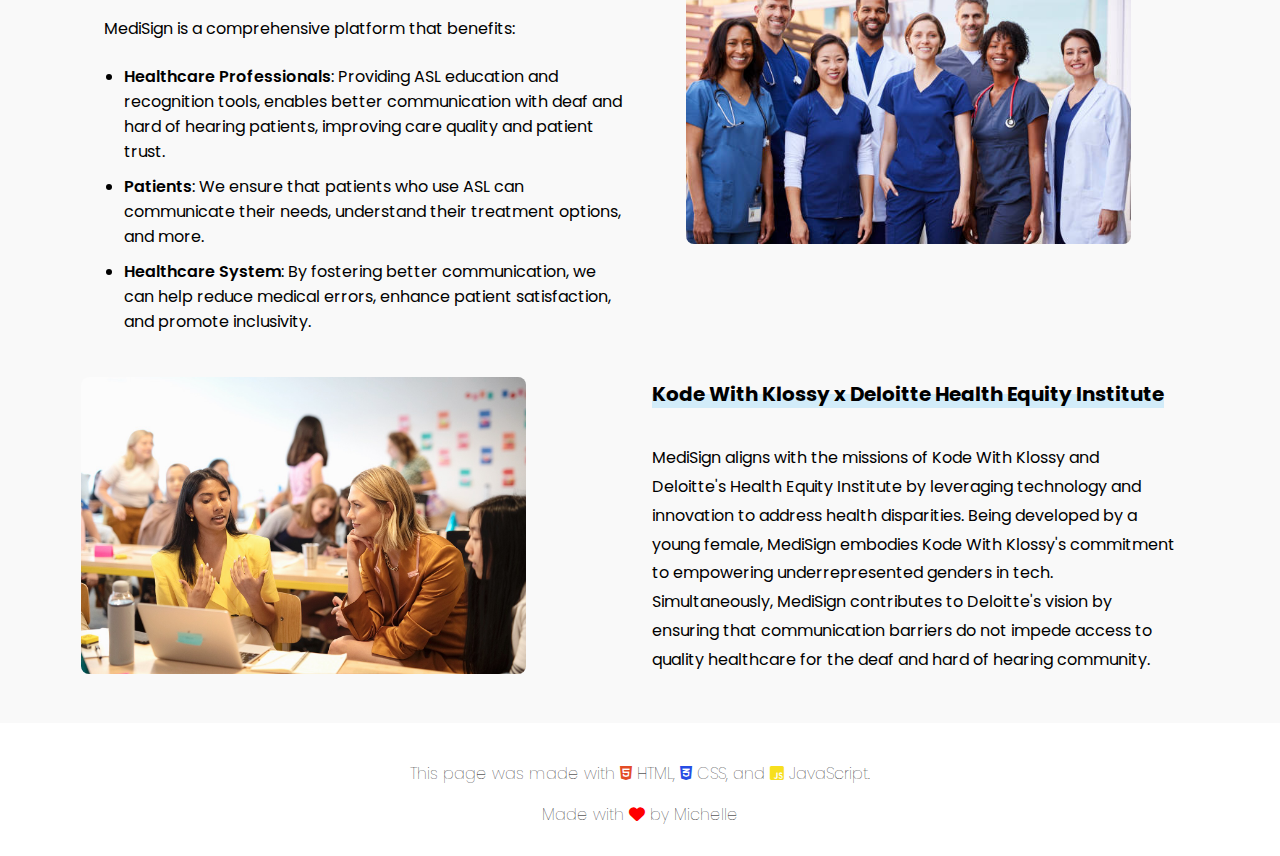
==== commit 4d1d64cd: "display modes" ====
--- a/index.html
+++ b/index.html
@@ -6,7 +6,7 @@
   <!-- MEDATADA AND EXTERNAL LIBRARIES -->
   <meta charset="utf-8">
   <meta name="viewport" content="width=device-width">
-  <title>MediSign</title>
+  <title>Home | MediSign</title>
   
   <!-- STYLESHEETS -->
   <link href="style.css" rel="stylesheet" type="text/css" />
--- a/style.css
+++ b/style.css
@@ -7,6 +7,104 @@
   margin: 0;
   padding: 0;
   background-color: white;
+}
+
+/* Default Light Mode */
+body.light-mode {
+    background-color: white;
+    color: black;
+}
+
+.navbar-links a.light-mode {
+    color: black;
+}
+
+.profile-container.light-mode {
+    background-color: #fff;
+    color: black;
+}
+
+.footer.light-mode {
+    background-color: #f1f1f1;
+    color: black;
+}
+
+/* Dark Mode */
+body.dark-mode,
+.container.dark-mode,
+.container2.dark-mode,
+.profile-container.dark-mode,
+.navbar-links.dark-mode,
+.footer.dark-mode {
+    background-color: #1e1e1e;
+    color: white;
+}
+
+.dark-mode nav {
+    background-color: #121212;
+}
+
+.navbar-links a.dark-mode,
+.logo.dark-mode a.michelle {
+    color: white;
+}
+
+.profile-container.dark-mode {
+    background-color: #333;
+    color: white;
+}
+
+.footer.dark-mode {
+    background-color: #222;
+    color: white;
+}
+
+.dark-mode, .high-contrast-mode {
+  background-color: #121212; /* Dark background */
+  color: #ffffff; /* Light text color */
+}
+
+.dark-mode .navbar-links, .high-contrast-mode .navbar-links {
+  background-color: #121212;
+}
+
+.dark-mode .container, 
+.dark-mode .container2, 
+.dark-mode .profile-container, 
+.dark-mode .footer,
+.dark-mode .navbar-links, 
+.dark-mode .logo a.michelle {
+  background-color: #121212;
+  color: #ffffff;
+}
+
+.dark-mode .navbar-links a, 
+.dark-mode .footer p, 
+.dark-mode .logo a.michelle,
+.high-contrast-mode .navbar-links a, 
+.high-contrast-mode .footer p, 
+.high-contrast-mode .logo a.michelle {
+  color: #ffffff;
+}
+
+/* High Contrast Mode */
+body.high-contrast-mode {
+    background-color: black;
+    color: #f4f4a9;
+}
+
+.navbar-links a.high-contrast-mode {
+    color: #f4f4a9;
+}
+
+.profile-container.high-contrast-mode {
+    background-color: black;
+    color: #f4f4a9;
+}
+
+.footer.high-contrast-mode {
+    background-color: black;
+    color: #f4f4a9;
 }
 
 
@@ -343,7 +441,7 @@
 .profile-container {
   width: 80%;
   max-width: 900px;
-  margin: 150px auto 60px auto; 
+  margin: 15px auto 60px auto; 
   background-color: #fff;
   padding: 25px;
   border-radius: 8px;
